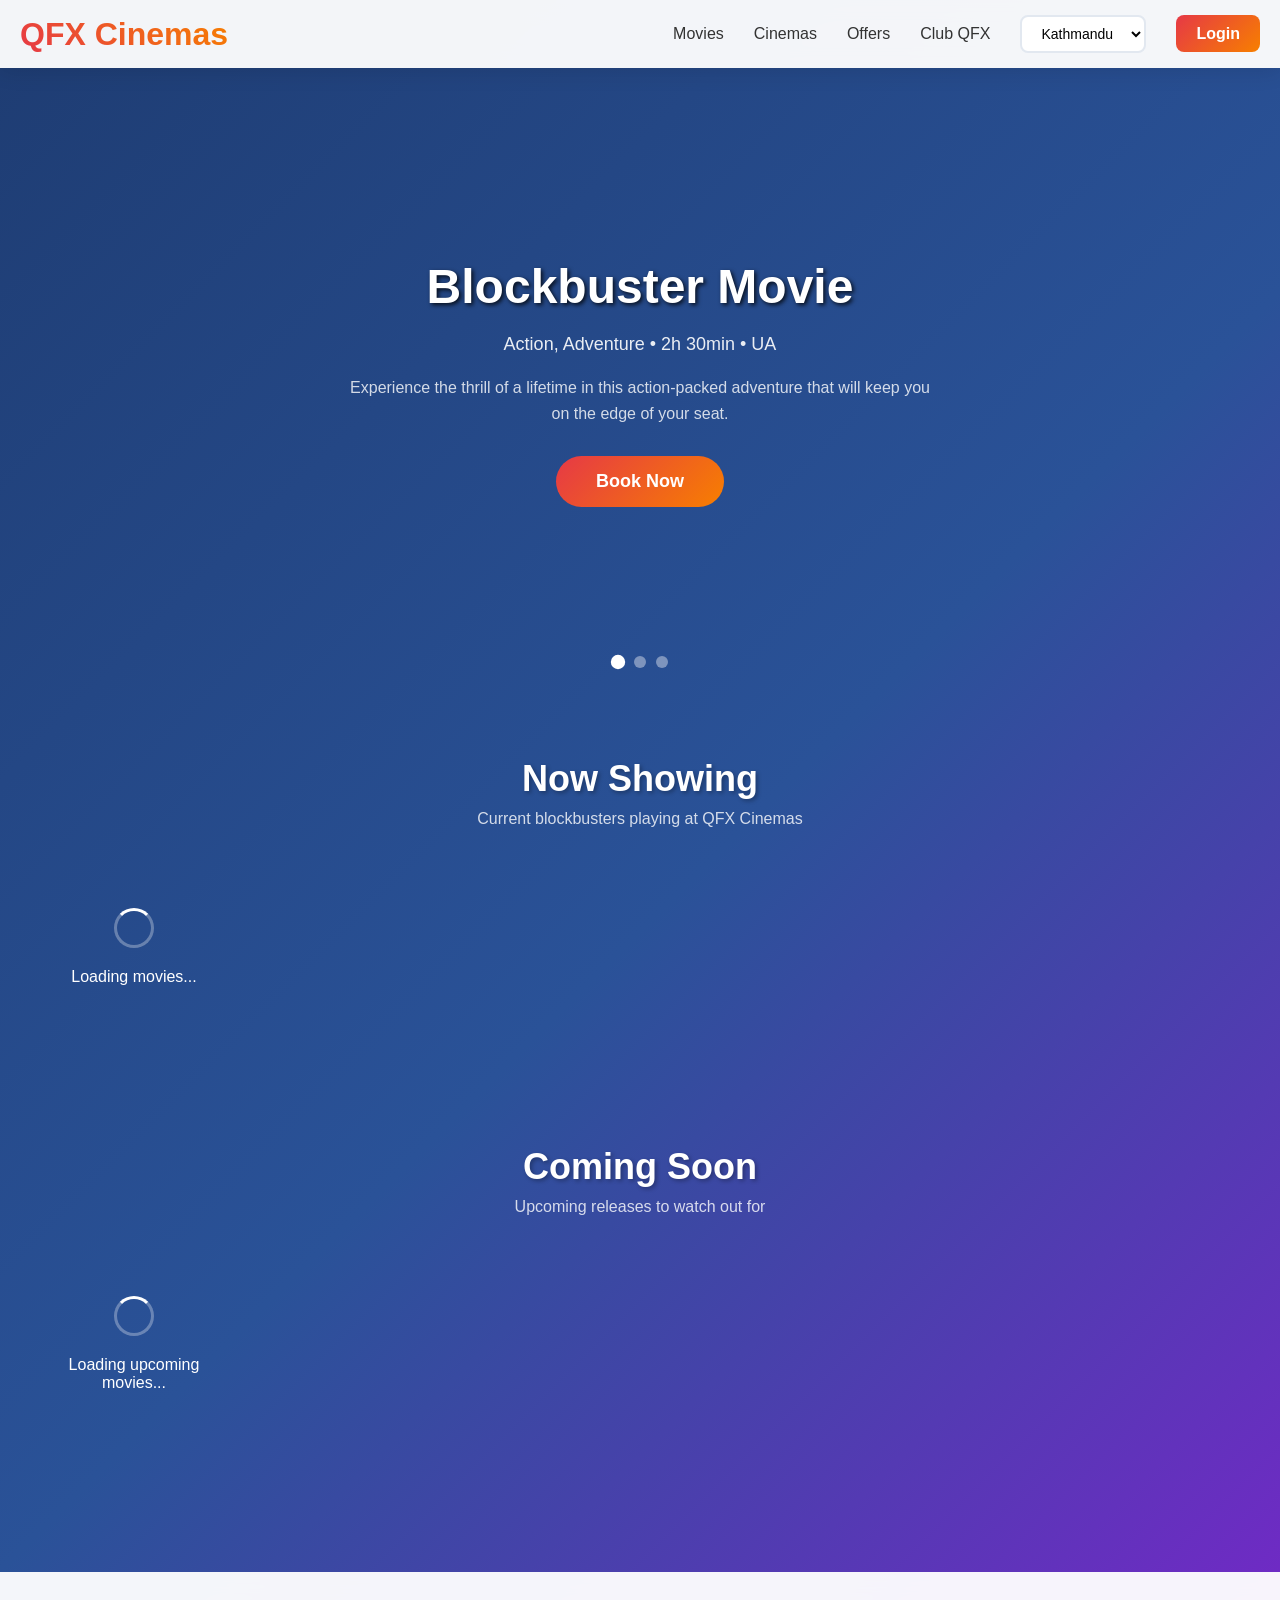
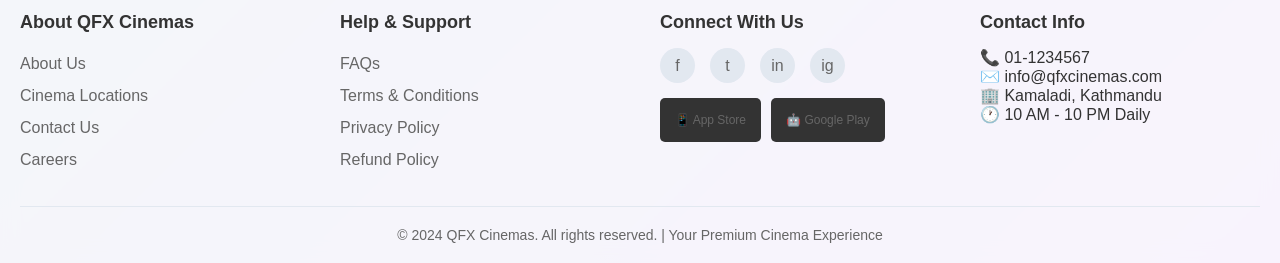
==== index.html @ ca656039 "Auto-commit: Agent tool execution" ====
<!DOCTYPE html>
<html lang="en">
<head>
    <meta charset="UTF-8">
    <meta name="viewport" content="width=device-width, initial-scale=1.0">
    <title>QFX Cinemas - Book Movie Tickets Online in Nepal</title>
    <style>
        * {
            margin: 0;
            padding: 0;
            box-sizing: border-box;
        }

        body {
            font-family: 'Segoe UI', Tahoma, Geneva, Verdana, sans-serif;
            background: linear-gradient(135deg, #1e3c72 0%, #2a5298 50%, #7e22ce 100%);
            min-height: 100vh;
            color: #333;
        }

        /* Header Styles */
        header {
            background: rgba(255, 255, 255, 0.95);
            backdrop-filter: blur(10px);
            position: sticky;
            top: 0;
            z-index: 1000;
            box-shadow: 0 4px 20px rgba(0, 0, 0, 0.1);
        }

        .header-container {
            max-width: 1400px;
            margin: 0 auto;
            padding: 15px 20px;
            display: flex;
            justify-content: space-between;
            align-items: center;
        }

        .logo {
            font-size: 32px;
            font-weight: 800;
            background: linear-gradient(45deg, #e63946, #f77f00);
            -webkit-background-clip: text;
            -webkit-text-fill-color: transparent;
            background-clip: text;
            text-decoration: none;
        }

        nav ul {
            list-style: none;
            display: flex;
            gap: 30px;
            align-items: center;
        }

        nav a {
            text-decoration: none;
            color: #333;
            font-weight: 500;
            font-size: 16px;
            transition: color 0.3s ease;
        }

        nav a:hover {
            color: #e63946;
        }

        .location-selector {
            padding: 8px 15px;
            border: 2px solid #e2e8f0;
            border-radius: 8px;
            background: white;
            font-size: 14px;
            cursor: pointer;
            transition: all 0.3s ease;
        }

        .location-selector:focus {
            outline: none;
            border-color: #e63946;
            box-shadow: 0 0 0 3px rgba(230, 57, 70, 0.1);
        }

        .login-btn {
            background: linear-gradient(135deg, #e63946 0%, #f77f00 100%);
            color: white;
            padding: 10px 20px;
            border: none;
            border-radius: 8px;
            font-weight: 600;
            cursor: pointer;
            transition: all 0.3s ease;
            text-decoration: none;
        }

        .login-btn:hover {
            transform: translateY(-2px);
            box-shadow: 0 8px 25px rgba(230, 57, 70, 0.3);
        }

        .mobile-menu {
            display: none;
            font-size: 24px;
            cursor: pointer;
        }

        /* Hero Section */
        .hero {
            position: relative;
            height: 70vh;
            overflow: hidden;
        }

        .hero-carousel {
            position: relative;
            height: 100%;
        }

        .carousel-item {
            position: absolute;
            width: 100%;
            height: 100%;
            opacity: 0;
            transition: opacity 1s ease-in-out;
        }

        .carousel-item.active {
            opacity: 1;
        }

        .carousel-backdrop {
            position: absolute;
            width: 100%;
            height: 100%;
            background-size: cover;
            background-position: center;
            filter: brightness(0.4);
        }

        .carousel-content {
            position: relative;
            z-index: 2;
            height: 100%;
            display: flex;
            align-items: center;
            justify-content: center;
            text-align: center;
            color: white;
        }

        .featured-movie {
            max-width: 800px;
            padding: 0 20px;
        }

        .featured-movie h1 {
            font-size: 48px;
            font-weight: 800;
            margin-bottom: 20px;
            text-shadow: 2px 2px 4px rgba(0, 0, 0, 0.8);
        }

        .featured-movie .movie-meta {
            font-size: 18px;
            margin-bottom: 20px;
            opacity: 0.9;
        }

        .featured-movie .synopsis {
            font-size: 16px;
            line-height: 1.6;
            margin-bottom: 30px;
            opacity: 0.8;
            max-width: 600px;
            margin-left: auto;
            margin-right: auto;
        }

        .book-now-btn {
            background: linear-gradient(135deg, #e63946 0%, #f77f00 100%);
            color: white;
            padding: 15px 40px;
            border: none;
            border-radius: 50px;
            font-size: 18px;
            font-weight: 600;
            cursor: pointer;
            transition: all 0.3s ease;
            text-decoration: none;
            display: inline-block;
        }

        .book-now-btn:hover {
            transform: translateY(-3px);
            box-shadow: 0 15px 35px rgba(230, 57, 70, 0.4);
        }

        .carousel-indicators {
            position: absolute;
            bottom: 30px;
            left: 50%;
            transform: translateX(-50%);
            display: flex;
            gap: 10px;
            z-index: 3;
        }

        .indicator {
            width: 12px;
            height: 12px;
            border-radius: 50%;
            background: rgba(255, 255, 255, 0.4);
            cursor: pointer;
            transition: all 0.3s ease;
        }

        .indicator.active {
            background: white;
            transform: scale(1.2);
        }

        /* Movie Sections */
        .movies-section {
            padding: 60px 20px;
            max-width: 1400px;
            margin: 0 auto;
        }

        .section-header {
            text-align: center;
            margin-bottom: 40px;
        }

        .section-header h2 {
            font-size: 36px;
            font-weight: 700;
            color: white;
            margin-bottom: 10px;
            text-shadow: 2px 2px 4px rgba(0, 0, 0, 0.3);
        }

        .section-header p {
            color: rgba(255, 255, 255, 0.8);
            font-size: 16px;
        }

        .movies-grid {
            display: grid;
            grid-template-columns: repeat(auto-fill, minmax(200px, 1fr));
            gap: 25px;
        }

        .movie-card {
            background: rgba(255, 255, 255, 0.95);
            backdrop-filter: blur(10px);
            border-radius: 15px;
            overflow: hidden;
            transition: all 0.3s ease;
            cursor: pointer;
            position: relative;
        }

        .movie-card:hover {
            transform: translateY(-10px);
            box-shadow: 0 20px 40px rgba(0, 0, 0, 0.2);
        }

        .movie-poster {
            width: 100%;
            height: 300px;
            background-size: cover;
            background-position: center;
            position: relative;
        }

        .movie-rating {
            position: absolute;
            top: 10px;
            right: 10px;
            background: rgba(255, 193, 7, 0.9);
            color: #333;
            padding: 5px 10px;
            border-radius: 5px;
            font-weight: 600;
            font-size: 12px;
        }

        .movie-actions {
            position: absolute;
            top: 50%;
            left: 50%;
            transform: translate(-50%, -50%);
            display: flex;
            gap: 10px;
            opacity: 0;
            transition: opacity 0.3s ease;
        }

        .movie-card:hover .movie-actions {
            opacity: 1;
        }

        .action-btn {
            background: rgba(230, 57, 70, 0.9);
            color: white;
            border: none;
            padding: 10px 15px;
            border-radius: 5px;
            cursor: pointer;
            font-size: 12px;
            font-weight: 600;
            transition: all 0.3s ease;
        }

        .action-btn:hover {
            background: rgba(230, 57, 70, 1);
            transform: scale(1.05);
        }

        .movie-info {
            padding: 15px;
        }

        .movie-title {
            font-size: 16px;
            font-weight: 600;
            margin-bottom: 8px;
            color: #333;
        }

        .movie-meta-info {
            font-size: 12px;
            color: #666;
            margin-bottom: 5px;
        }

        .movie-genre {
            display: inline-block;
            background: #e2e8f0;
            color: #666;
            padding: 3px 8px;
            border-radius: 3px;
            font-size: 10px;
            margin-right: 5px;
            margin-bottom: 5px;
        }

        /* Footer */
        footer {
            background: rgba(255, 255, 255, 0.95);
            backdrop-filter: blur(10px);
            padding: 40px 20px 20px;
            margin-top: 80px;
        }

        .footer-content {
            max-width: 1400px;
            margin: 0 auto;
            display: grid;
            grid-template-columns: repeat(auto-fit, minmax(250px, 1fr));
            gap: 40px;
            margin-bottom: 30px;
        }

        .footer-section h3 {
            color: #333;
            margin-bottom: 15px;
            font-size: 18px;
            font-weight: 600;
        }

        .footer-section ul {
            list-style: none;
        }

        .footer-section a {
            color: #666;
            text-decoration: none;
            line-height: 2;
            transition: color 0.3s ease;
        }

        .footer-section a:hover {
            color: #e63946;
        }

        .app-buttons {
            display: flex;
            gap: 10px;
            margin-top: 15px;
        }

        .app-btn {
            background: #333;
            color: white;
            padding: 10px 15px;
            border-radius: 5px;
            text-decoration: none;
            font-size: 12px;
            transition: all 0.3s ease;
        }

        .app-btn:hover {
            background: #555;
        }

        .footer-bottom {
            text-align: center;
            padding-top: 20px;
            border-top: 1px solid #e2e8f0;
            color: #666;
            font-size: 14px;
        }

        .social-links {
            display: flex;
            gap: 15px;
            margin-top: 15px;
        }

        .social-link {
            width: 35px;
            height: 35px;
            background: #e2e8f0;
            border-radius: 50%;
            display: flex;
            align-items: center;
            justify-content: center;
            text-decoration: none;
            transition: all 0.3s ease;
        }

        .social-link:hover {
            background: #e63946;
            color: white;
        }

        /* Responsive Design */
        @media (max-width: 768px) {
            .header-container {
                padding: 15px;
            }

            nav ul {
                display: none;
            }

            .mobile-menu {
                display: block;
            }

            .featured-movie h1 {
                font-size: 32px;
            }

            .movies-grid {
                grid-template-columns: repeat(auto-fill, minmax(150px, 1fr));
                gap: 15px;
            }

            .movie-poster {
                height: 220px;
            }
        }

        /* Loading State */
        .loading {
            text-align: center;
            padding: 40px;
            color: white;
        }

        .spinner {
            border: 3px solid rgba(255, 255, 255, 0.3);
            border-radius: 50%;
            border-top: 3px solid white;
            width: 40px;
            height: 40px;
            animation: spin 1s linear infinite;
            margin: 0 auto 20px;
        }

        @keyframes spin {
            0% { transform: rotate(0deg); }
            100% { transform: rotate(360deg); }
        }
    </style>
</head>
<body>
    <header>
        <div class="header-container">
            <a href="index.html" class="logo">QFX Cinemas</a>

            <nav>
                <ul>
                    <li><a href="#movies">Movies</a></li>
                    <li><a href="#cinemas">Cinemas</a></li>
                    <li><a href="#offers">Offers</a></li>
                    <li><a href="#club">Club QFX</a></li>
                    <li>
                        <select class="location-selector" id="locationSelector">
                            <option value="kathmandu">Kathmandu</option>
                            <option value="pokhara">Pokhara</option>
                            <option value="lalitpur">Lalitpur</option>
                            <option value="bhaktapur">Bhaktapur</option>
                            <option value="biratnagar">Biratnagar</option>
                        </select>
                    </li>
                    <li><a href="seproject.html" class="login-btn">Login</a></li>
                </ul>
            </nav>

            <div class="mobile-menu">☰</div>
        </div>
    </header>

    <section class="hero">
        <div class="hero-carousel" id="heroCarousel">
            <div class="carousel-item active">
                <div class="carousel-backdrop" style="background-image: url('https://via.placeholder.com/1920x1080/1e3c72/ffffff?text=Featured+Movie+1')"></div>
                <div class="carousel-content">
                    <div class="featured-movie">
                        <h1>Blockbuster Movie</h1>
                        <div class="movie-meta">Action, Adventure • 2h 30min • UA</div>
                        <div class="synopsis">Experience the thrill of a lifetime in this action-packed adventure that will keep you on the edge of your seat.</div>
                        <a href="#" class="book-now-btn" onclick="bookMovie('blockbuster')">Book Now</a>
                    </div>
                </div>
            </div>

            <div class="carousel-item">
                <div class="carousel-backdrop" style="background-image: url('https://via.placeholder.com/1920x1080/7e22ce/ffffff?text=Featured+Movie+2')"></div>
                <div class="carousel-content">
                    <div class="featured-movie">
                        <h1>Epic Drama</h1>
                        <div class="movie-meta">Drama, Romance • 2h 15min • U/A</div>
                        <div class="synopsis">A heartwarming tale of love and sacrifice that will touch your soul and leave you inspired.</div>
                        <a href="#" class="book-now-btn" onclick="bookMovie('epic-drama')">Book Now</a>
                    </div>
                </div>
            </div>

            <div class="carousel-item">
                <div class="carousel-backdrop" style="background-image: url('https://via.placeholder.com/1920x1080/e63946/ffffff?text=Featured+Movie+3')"></div>
                <div class="carousel-content">
                    <div class="featured-movie">
                        <h1>Comedy Gold</h1>
                        <div class="movie-meta">Comedy, Family • 1h 50min • U</div>
                        <div class="synopsis">Laugh out loud with this family-friendly comedy that promises endless entertainment.</div>
                        <a href="#" class="book-now-btn" onclick="bookMovie('comedy-gold')">Book Now</a>
                    </div>
                </div>
            </div>
        </div>

        <div class="carousel-indicators">
            <span class="indicator active" onclick="showSlide(0)"></span>
            <span class="indicator" onclick="showSlide(1)"></span>
            <span class="indicator" onclick="showSlide(2)"></span>
        </div>
    </section>

    <section class="movies-section" id="now-showing">
        <div class="section-header">
            <h2>Now Showing</h2>
            <p>Current blockbusters playing at QFX Cinemas</p>
        </div>

        <div class="movies-grid" id="nowShowingGrid">
            <div class="loading">
                <div class="spinner"></div>
                <p>Loading movies...</p>
            </div>
        </div>
    </section>

    <section class="movies-section" id="coming-soon">
        <div class="section-header">
            <h2>Coming Soon</h2>
            <p>Upcoming releases to watch out for</p>
        </div>

        <div class="movies-grid" id="comingSoonGrid">
            <div class="loading">
                <div class="spinner"></div>
                <p>Loading upcoming movies...</p>
            </div>
        </div>
    </section>

    <footer>
        <div class="footer-content">
            <div class="footer-section">
                <h3>About QFX Cinemas</h3>
                <ul>
                    <li><a href="#">About Us</a></li>
                    <li><a href="#">Cinema Locations</a></li>
                    <li><a href="#">Contact Us</a></li>
                    <li><a href="#">Careers</a></li>
                </ul>
            </div>

            <div class="footer-section">
                <h3>Help & Support</h3>
                <ul>
                    <li><a href="#">FAQs</a></li>
                    <li><a href="#">Terms & Conditions</a></li>
                    <li><a href="#">Privacy Policy</a></li>
                    <li><a href="#">Refund Policy</a></li>
                </ul>
            </div>

            <div class="footer-section">
                <h3>Connect With Us</h3>
                <div class="social-links">
                    <a href="#" class="social-link">f</a>
                    <a href="#" class="social-link">t</a>
                    <a href="#" class="social-link">in</a>
                    <a href="#" class="social-link">ig</a>
                </div>
                <div class="app-buttons">
                    <a href="#" class="app-btn">📱 App Store</a>
                    <a href="#" class="app-btn">🤖 Google Play</a>
                </div>
            </div>

            <div class="footer-section">
                <h3>Contact Info</h3>
                <ul>
                    <li>📞 01-1234567</li>
                    <li>✉️ info@qfxcinemas.com</li>
                    <li>🏢 Kamaladi, Kathmandu</li>
                    <li>🕐 10 AM - 10 PM Daily</li>
                </ul>
            </div>
        </div>

        <div class="footer-bottom">
            <p>&copy; 2024 QFX Cinemas. All rights reserved. | Your Premium Cinema Experience</p>
        </div>
    </footer>

    <script src="js/movie-service.js"></script>
    <script>
        // Carousel functionality
        let currentSlide = 0;
        const slides = document.querySelectorAll('.carousel-item');
        const indicators = document.querySelectorAll('.indicator');

        function showSlide(index) {
            slides[currentSlide].classList.remove('active');
            indicators[currentSlide].classList.remove('active');

            currentSlide = index;

            slides[currentSlide].classList.add('active');
            indicators[currentSlide].classList.add('active');
        }

        // Auto-play carousel
        setInterval(() => {
            const nextSlide = (currentSlide + 1) % slides.length;
            showSlide(nextSlide);
        }, 5000);

        // Location selector
        document.getElementById('locationSelector').addEventListener('change', function(e) {
            const location = e.target.value;
            localStorage.setItem('selectedLocation', location);
            loadMovies(location);
        });

        // Load selected location on page load
        const savedLocation = localStorage.getItem('selectedLocation') || 'kathmandu';
        document.getElementById('locationSelector').value = savedLocation;

        // Movie booking functions
        function bookMovie(movieId) {
            localStorage.setItem('selectedMovie', movieId);
            localStorage.setItem('selectedLocation', document.getElementById('locationSelector').value);
            window.location.href = 'movie-details.html?id=' + movieId;
        }

        function viewMovieDetails(movieId) {
            window.location.href = 'movie-details.html?id=' + movieId;
        }

        function watchTrailer(movieId) {
            // Open trailer modal
            alert('Trailer functionality would be implemented here');
        }

        // Load movies on page load
        document.addEventListener('DOMContentLoaded', function() {
            loadMovies(savedLocation);
        });

        function loadMovies(location) {
            // This will be implemented when we create the movie service
            if (typeof movieService !== 'undefined') {
                movieService.loadMovies(location);
            } else {
                // Fallback loading state
                setTimeout(() => {
                    document.getElementById('nowShowingGrid').innerHTML =
                        '<p style="color: white; text-align: center;">Movie service will be loaded next</p>';
                    document.getElementById('comingSoonGrid').innerHTML =
                        '<p style="color: white; text-align: center;">Coming movies will be displayed here</p>';
                }, 2000);
            }
        }

        // Mobile menu toggle
        document.querySelector('.mobile-menu').addEventListener('click', function() {
            alert('Mobile menu would be implemented here');
        });
    </script>
</body>
</html>
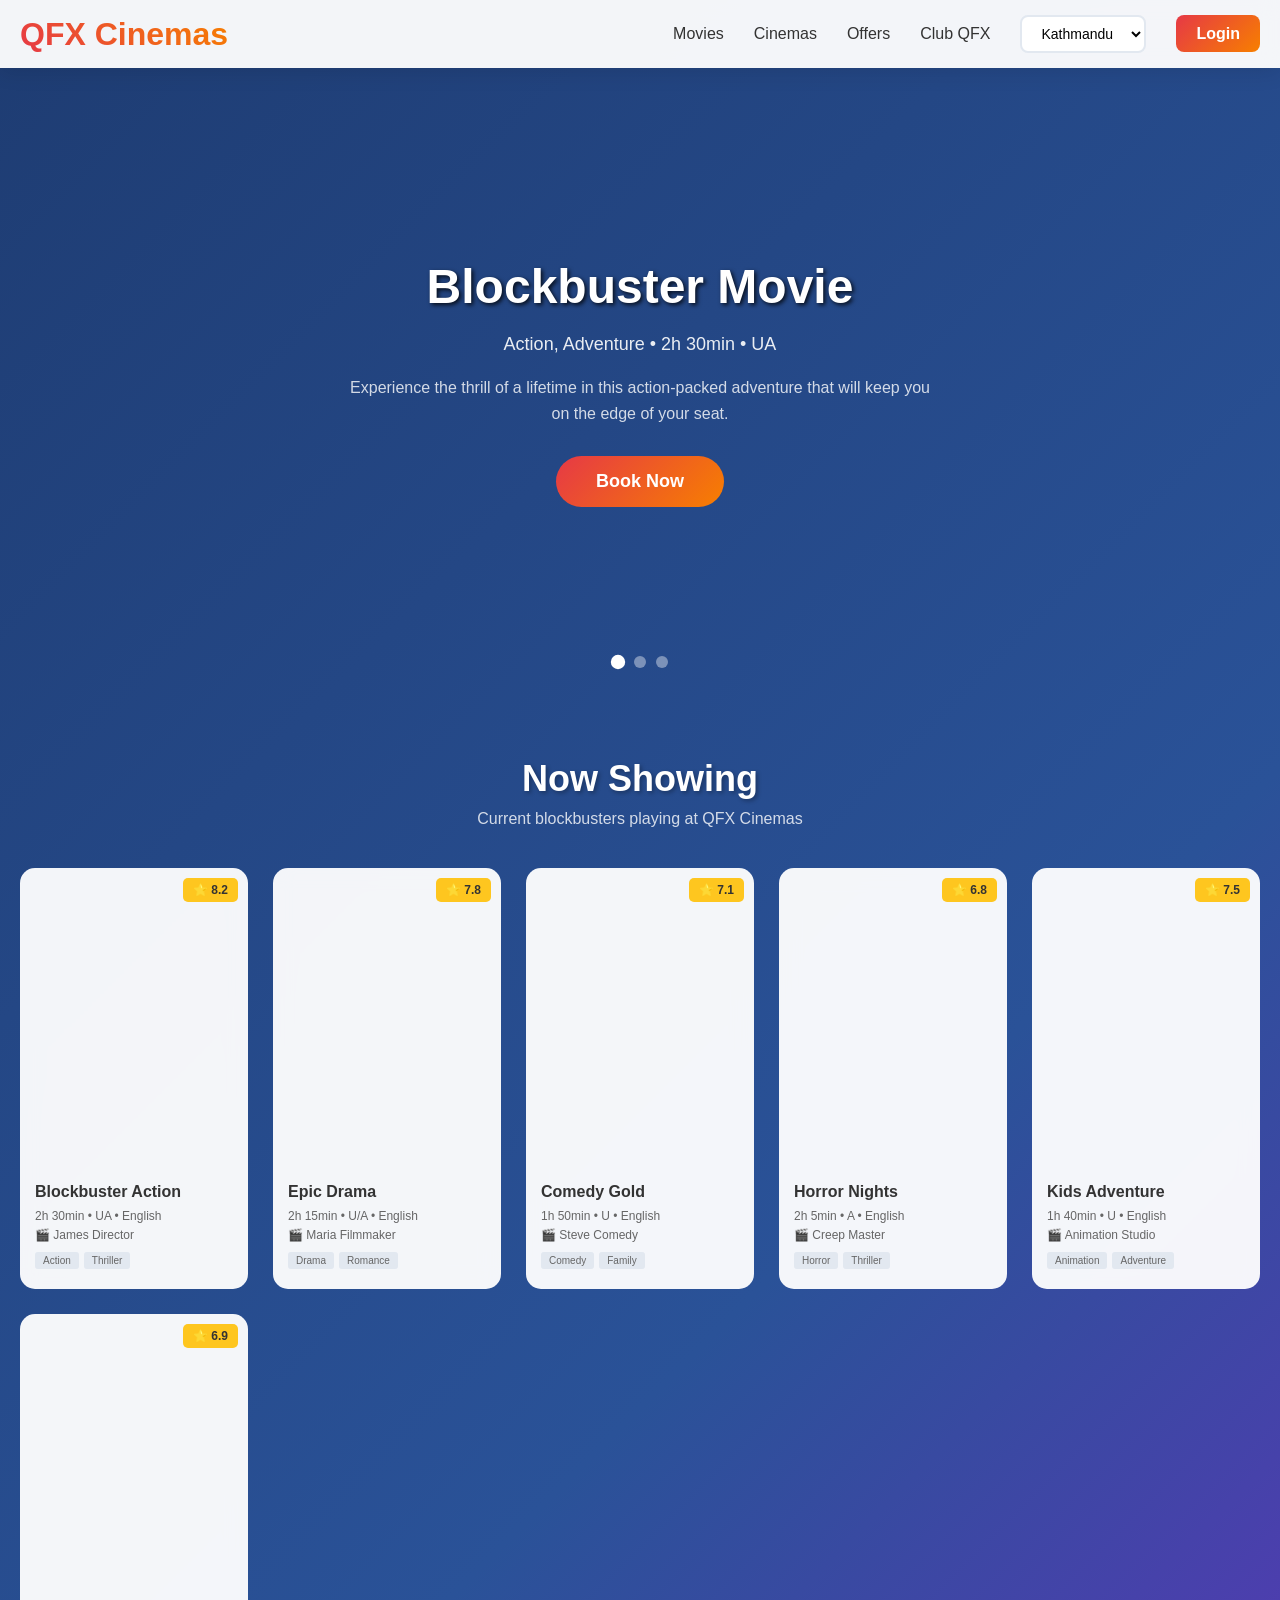
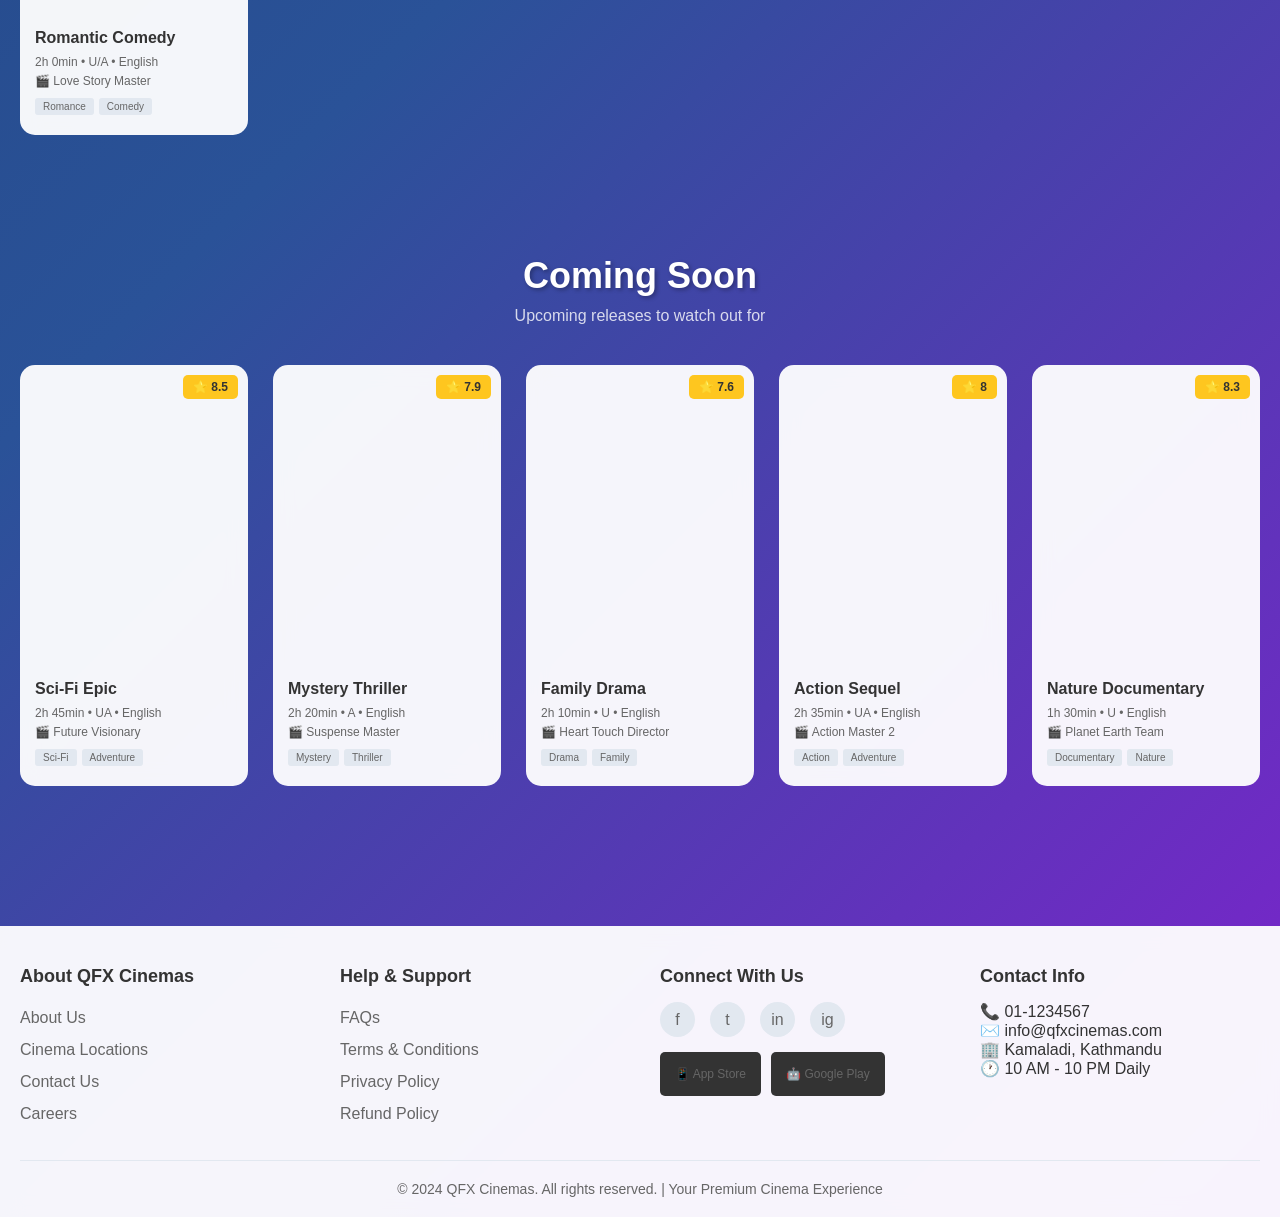
==== commit 4605d592: "Auto-commit: Agent tool execution" ====
--- a/index.html
+++ b/index.html
@@ -507,7 +507,7 @@
                             <option value="biratnagar">Biratnagar</option>
                         </select>
                     </li>
-                    <li><a href="seproject.html" class="login-btn">Login</a></li>
+                    <li><a href="seproject.html" class="login-btn" id="loginBtn">Login</a></li>
                 </ul>
             </nav>
 
